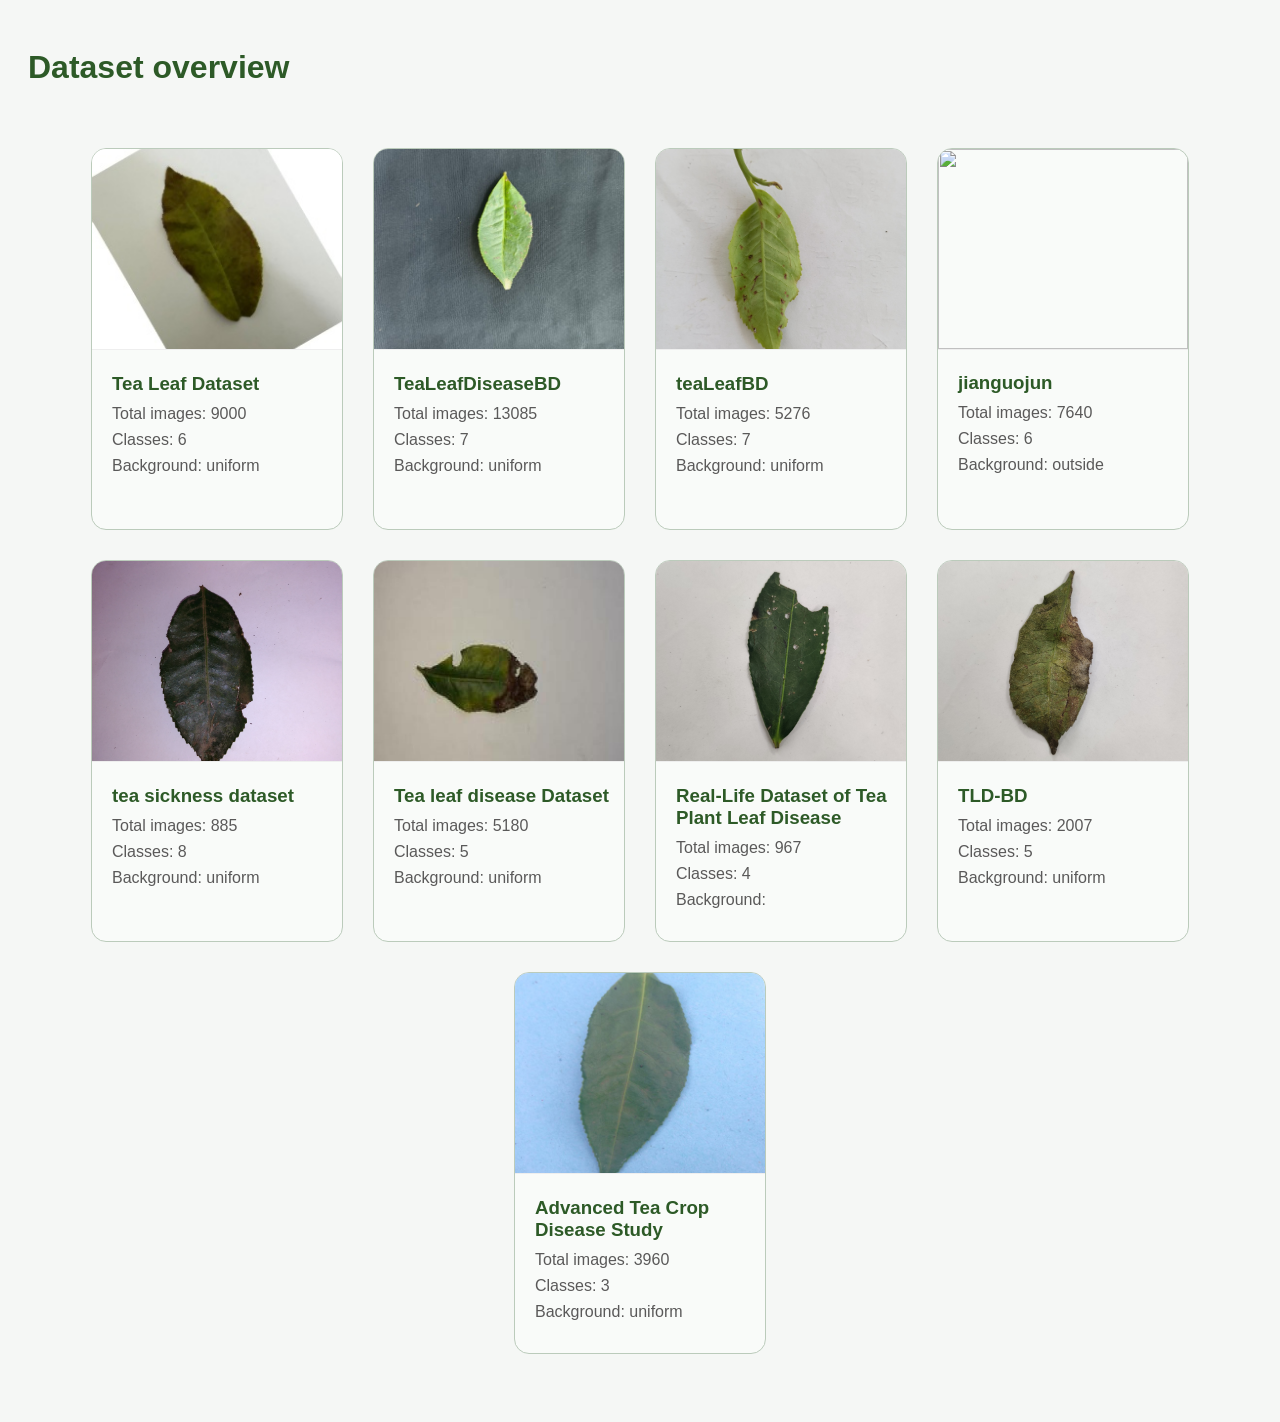
==== index.html @ fcdd2771 "Add files via upload" ====
<!DOCTYPE html>
<html lang="en">
    <head>
        <meta name="viewport" content="width=device-width, initial-scale=1.0">
        <title>Tea leaf Dataset</title>
        <link rel="stylesheet" href="./dataset.css">
    </head>
    <body>
        <header>
            <h1>Dataset overview</h1>
        </header>
        <section class="gallery">
            <a href="dataset4.html" class="card">
                <img src="Red_Spider_Mite4(ds4).jpg">
                <h3>Tea Leaf Dataset</h3>
                <p>Total images: 9000</p>
                <p>Classes: 6</p>
                <p>Background: uniform </p>
            </a>
            <a href="dataset6.html" class="card">
                <img src="Algal leaf spot 22 (tealeafdb).jpg">
                <h3>TeaLeafDiseaseBD</h3>
                <p>Total images: 13085</p>
                <p>Classes: 7</p>
                <p>Background: uniform </p>
            </a>
            <a href="dataset11.html" class="card">
                <img src="helopeltis_00002(ds11).jpg">
                <h3>teaLeafBD</h3>
                <p>Total images: 5276</p>
                <p>Classes: 7</p>
                <p>Background: uniform</p>
            </a>
            <a href="dataset12.html" class="card">
                <img src="">
                <h3>jianguojun</h3>
                <p>Total images: 7640</p>
                <p>Classes: 6</p>
                <p>Background: outside </p>
            </a>
            <a href="dataset3.html" class="card">
                <img src="ds3.jpg">
                <h3>tea sickness dataset</h3>
                <p>Total images: 885</p>
                <p>Classes: 8</p>
                <p>Background: uniform </p>
            </a>
            <a href="dataset5.html" class="card">
                <img src="ds5.jpg">
                <h3>Tea leaf disease Dataset</h3>
                <p>Total images: 5180</p>
                <p>Classes: 5</p>
                <p>Background: uniform </p>
            </a>
            <a href="dataset7.html" class="card">
                <img src="ds7.jpg">
                <h3>Real-Life Dataset of Tea Plant Leaf Disease</h3>
                <p>Total images: 967</p>
                <p>Classes: 4</p>
                <p>Background:  </p>
            </a>
            <a href="dataset8.html" class="card">
                <img src="1e0fc225-1414-40e8-9a60-9d25a7c21f10 (ds8).jpg">
                <h3>TLD-BD</h3>
                <p>Total images: 2007</p>
                <p>Classes: 5</p>
                <p>Background: uniform</p>
            </a>
            <a href="dataset9.html" class="card">
                <img src="Healthy_18(ds9).jpg">
                <h3>Advanced Tea Crop Disease Study</h3>
                <p>Total images: 3960</p>
                <p>Classes: 3</p>
                <p>Background: uniform </p>
            </a>
        </section>
    </body>
</html>
---- dataset.css ----
/* Overview page */
body {
    font-family: 'Segoe UI', Tahoma, Geneva, Verdana, sans-serif;
    background-color: #f5f7f5;
    color: #333;
    padding: 20px;
}
header{
    color: #2d5a27;
}
.card img{
    width: 100%;
    height: 200px;
    object-fit: cover;
    border-bottom: 1px solid #eee;
}
.gallery {
  display: flex;
  flex-direction: row;
  flex-wrap: wrap;
  justify-content: center;
  align-items: center;
  gap: 30px;
  margin: 0 auto;
  padding: 40px 30px;
}
.card {
  background-color: #f9fbf9;
  width: 250px;
  height: 380px;
  border: 1px solid #bbcbbb;
  border-radius: 15px;
  overflow: hidden; 
  text-decoration: none; 
  color: black;
}
.card h3 {
    color: #2d5a27; 
    margin-left: 20px;
}
.card p {
    color: #5a5959;
    margin-top: -8px;
    margin-left: 20px;
}

/*dataset page*/
/* left part */
.bar-container {
  width: 100%;
  background-color: #eee;
  border-radius: 10px;
  margin: 10px 0 20px 0;
  height: 20px;
}

.bar-fill-4 {
  height: 100%;
  border-radius: 10px;
  color: white;
  font-size: 15px;
  width: calc(var(--size) / 13500 * 100%);

  display: flex;
  justify-content: flex-end; /* Đẩy chữ về bên phải */
  align-items: center;      /* Căn giữa chữ theo chiều dọc */
  padding-right: 8px;
  box-sizing: border-box;   /* Quan trọng để padding không làm tăng chiều dài thanh */
  min-width: 40px;
}

.bar-fill-6 {
  height: 100%;
  border-radius: 10px;
  color: white;
  font-size: 15px;
  width: calc(var(--size) / 2131 * 100%);

  display: flex;
  justify-content: flex-end; /* Đẩy chữ về bên phải */
  align-items: center;      /* Căn giữa chữ theo chiều dọc */
  padding-right: 8px;
  box-sizing: border-box;   /* Quan trọng để padding không làm tăng chiều dài thanh */
  min-width: 40px;
}

.bar-fill-3 {
  height: 100%;
  border-radius: 10px;
  color: white;
  font-size: 15px;
  width: calc(var(--size) / 144 * 100%);

  display: flex;
  justify-content: flex-end; /* Đẩy chữ về bên phải */
  align-items: center;      /* Căn giữa chữ theo chiều dọc */
  padding-right: 8px;
  box-sizing: border-box;   /* Quan trọng để padding không làm tăng chiều dài thanh */
  min-width: 40px;
}

.bar-fill-11 {
  height: 100%;
  border-radius: 10px;
  color: white;
  font-size: 15px;
  width: calc(var(--size) / 5278 * 100%);

  display: flex;
  justify-content: flex-end; /* Đẩy chữ về bên phải */
  align-items: center;      /* Căn giữa chữ theo chiều dọc */
  padding-right: 8px;
  box-sizing: border-box;   /* Quan trọng để padding không làm tăng chiều dài thanh */
  min-width: 40px;
}

.bar-group span {
  font-weight: bold;
  font-size: 14px;
}

.general-in4{
    padding: 12px;
    border: 2px solid #2d6a4fa9;
    background-color: #eaf2ebda;
    border-radius: 10px;
}

.general-in4 p{
    margin-left: 12px;
}

/* divide*/

.main-container {
    display: flex;         /* Kích hoạt chế độ dàn hàng ngang */
    gap: 80px;            /* Tạo khoảng cách giữa 2 section */
    padding: 20px;
    max-width: 95%;    /* Giới hạn độ rộng tổng để không bị quá loãng */
    margin: 0 auto;       /* Căn toàn bộ nội dung ra giữa màn hình */
}

.main-container section {
    flex: 1;              /* Mỗi section sẽ tự động chia đều không gian (50/50) */
    width: 50%;           /* Đảm bảo mỗi cái chiếm nửa trang */
    margin: 0;            /* Bỏ margin mặc định để tránh bị đẩy xuống dòng */
    box-sizing: border-box; 
}

/* Optional: Để lên điện thoại nó tự xuống dòng cho dễ đọc */
@media (max-width: 768px) {
    .main-container {
        flex-direction: column; /* Chuyển thành hàng dọc trên màn hình nhỏ */
    }
    .main-container section {
        width: 100%;
    }
}

/*right part*/
.sample-gallery {
  display: grid;
  grid-template-columns: 1fr 1fr 1fr; /*chia 3 cot */
  gap: 20px;
  padding: 10px;
}

.disease-card {
    margin: 0;
    background: #fff;
    border-radius: 12px;
    overflow: hidden; /* Để ảnh không bị tràn ra ngoài góc bo */
    box-shadow: 0 4px 8px rgba(0,0,0,0.1);
}

.disease-card img {
    width: 100%;
    height: 150px; /* Cố định chiều cao để các ô bằng nhau */
    object-fit: cover; /* Cắt ảnh cho vừa khung mà không bị méo */
}

.disease-card figcaption {
    padding: 10px;
    text-align: center;
    font-weight: bold;
    font-size: 14px;
    color: #2d5a27;
    background-color: #f9fbf9;
}
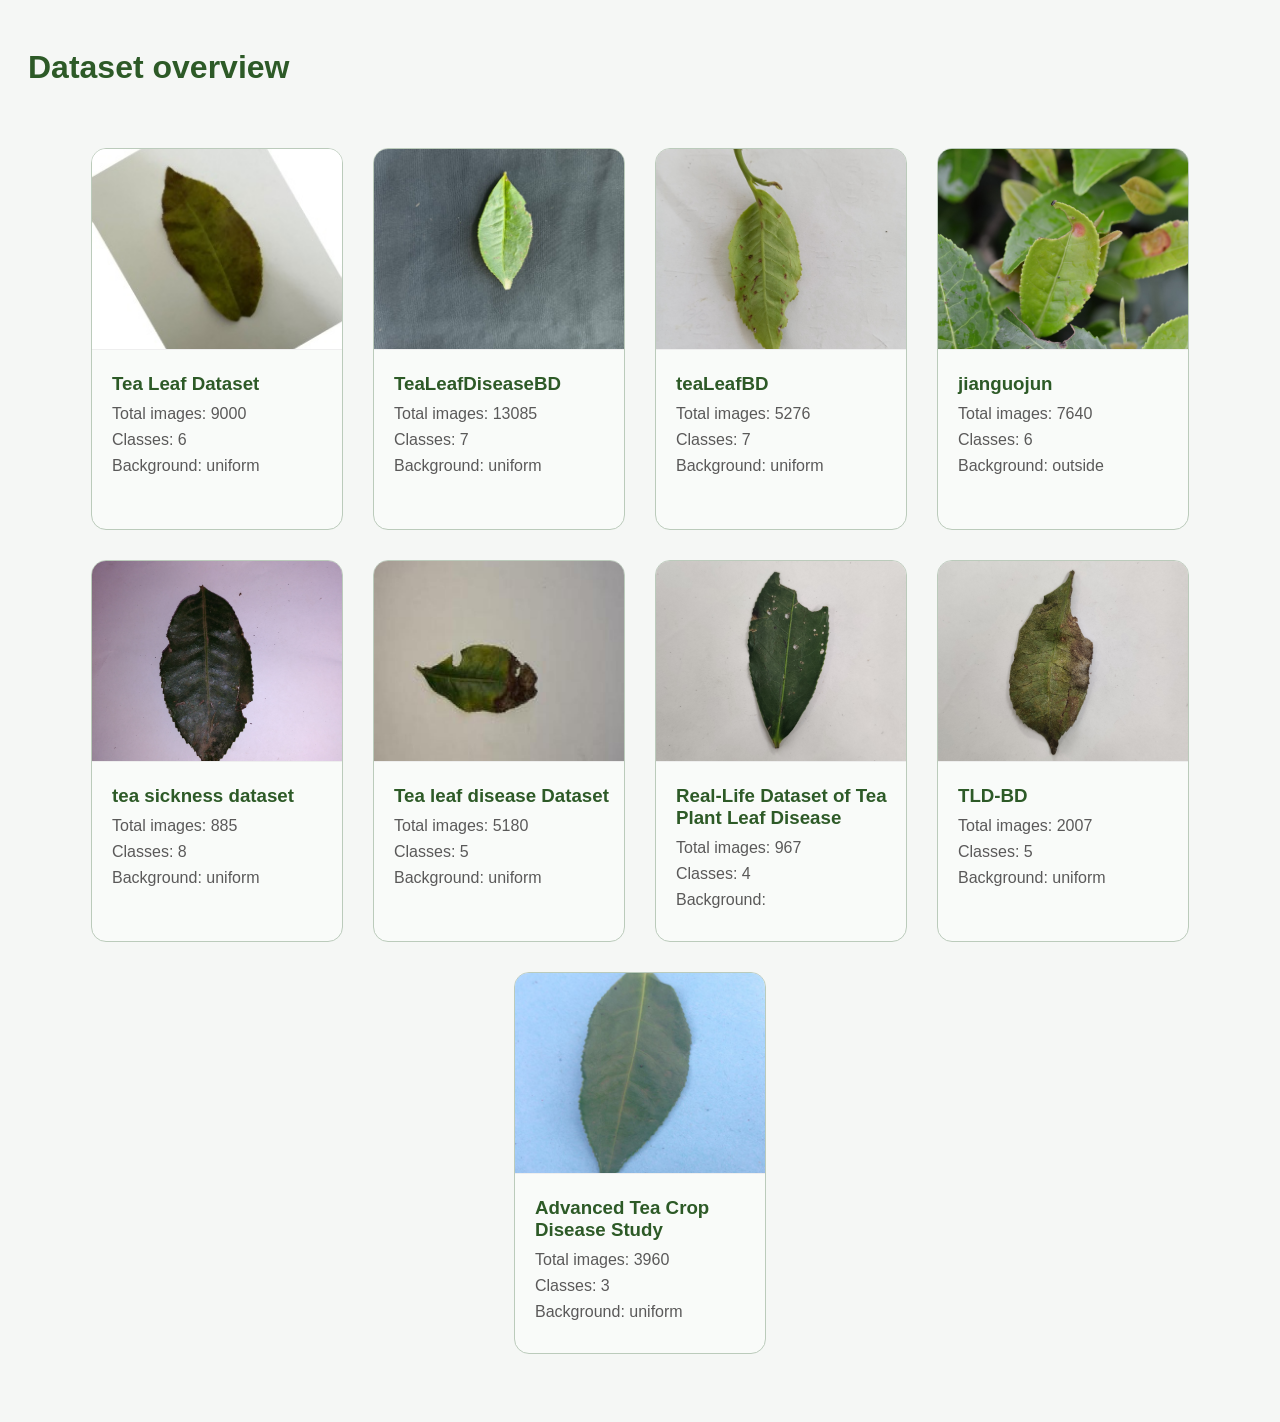
==== commit 5d4e8997: "update img" ====
--- a/index.html
+++ b/index.html
@@ -32,7 +32,7 @@
                 <p>Background: uniform</p>
             </a>
             <a href="dataset12.html" class="card">
-                <img src="">
+                <img src="tea cake (ds12).jpg">
                 <h3>jianguojun</h3>
                 <p>Total images: 7640</p>
                 <p>Classes: 6</p>
@@ -75,4 +75,4 @@
             </a>
         </section>
     </body>
-</html>+</html>
